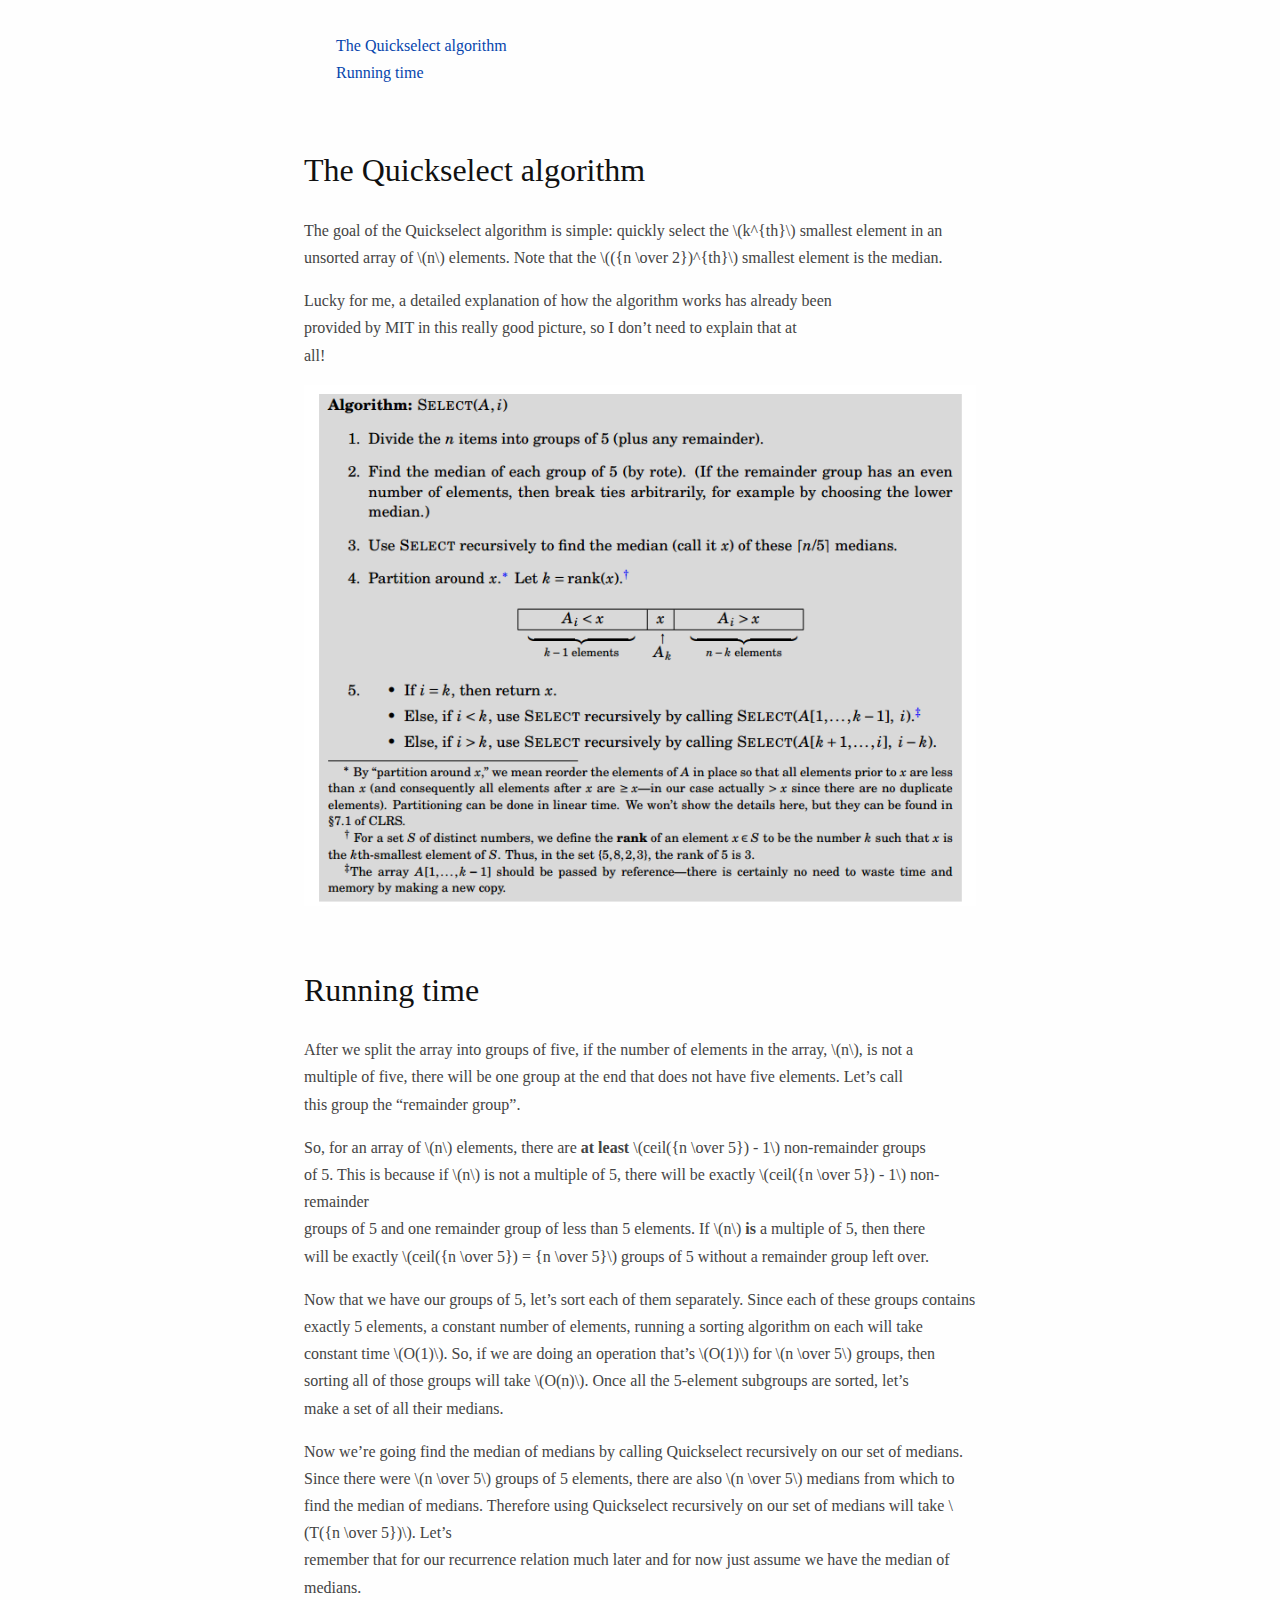
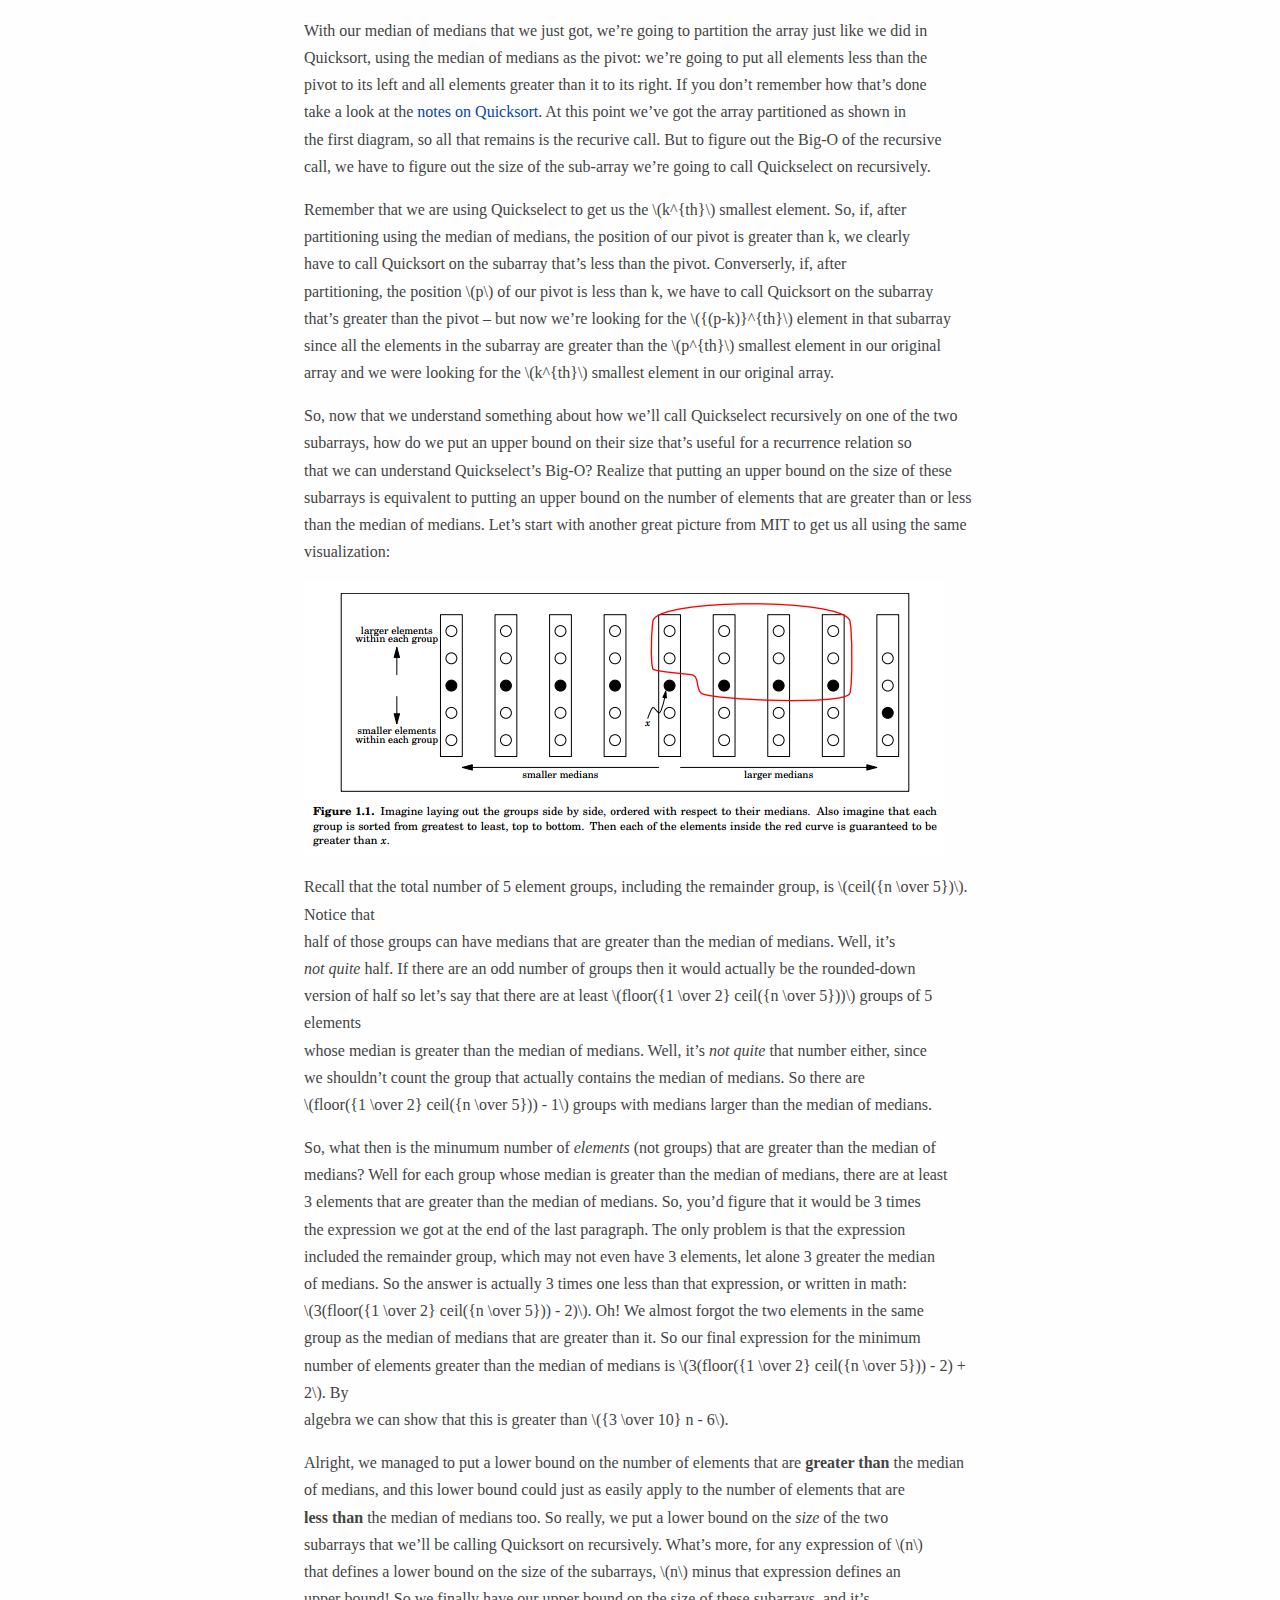
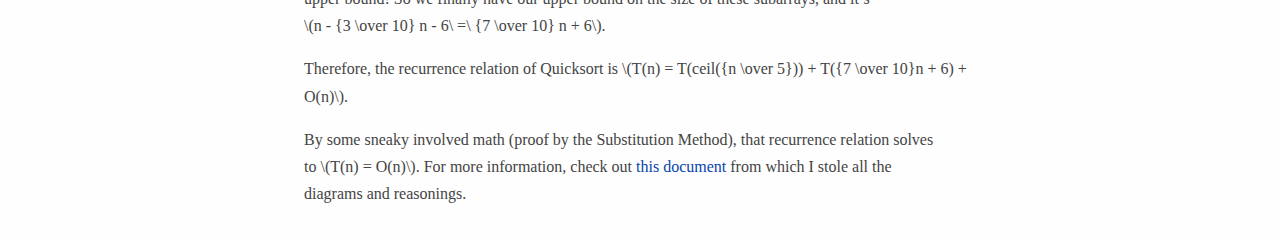
==== divide_conquer/qselect/qselect.html @ bc66d240 "first commit" ====
<!DOCTYPE html PUBLIC "-//W3C//DTD XHTML 1.0 Transitional//EN" "http://www.w3.org/TR/xhtml1/DTD/xhtml1-transitional.dtd">
<html xmlns="http://www.w3.org/1999/xhtml">
<head>
  <meta http-equiv="Content-Type" content="text/html; charset=utf-8" />
  <meta http-equiv="Content-Style-Type" content="text/css" />
  <meta name="generator" content="pandoc" />
  <title></title>
  <style type="text/css">code{white-space: pre;}</style>
  <link rel="stylesheet" href="../../pandoc.css" />
  <script src="http://cdn.mathjax.org/mathjax/latest/MathJax.js?config=TeX-AMS-MML_HTMLorMML" type="text/javascript"></script>
</head>
<body>
<div id="TOC">
<ul>
<li><a href="#the-quickselect-algorithm">The Quickselect algorithm</a></li>
<li><a href="#running-time">Running time</a></li>
</ul>
</div>
<h2 id="the-quickselect-algorithm">The Quickselect algorithm</h2>
<p>The goal of the Quickselect algorithm is simple: quickly select the <span class="math inline">\(k^{th}\)</span> smallest element in an<br />
unsorted array of <span class="math inline">\(n\)</span> elements. Note that the <span class="math inline">\(({n \over 2})^{th}\)</span> smallest element is the median.</p>
<p>Lucky for me, a detailed explanation of how the algorithm works has already been<br />
provided by MIT in this really good picture, so I don’t need to explain that at<br />
all!</p>
<div class="figure">
<img src="quickSelect1.png" />

</div>
<h2 id="running-time">Running time</h2>
<p>After we split the array into groups of five, if the number of elements in the array, <span class="math inline">\(n\)</span>, is not a<br />
multiple of five, there will be one group at the end that does not have five elements. Let’s call<br />
this group the “remainder group”.</p>
<p>So, for an array of <span class="math inline">\(n\)</span> elements, there are <strong>at least</strong> <span class="math inline">\(ceil({n \over 5}) - 1\)</span> non-remainder groups<br />
of 5. This is because if <span class="math inline">\(n\)</span> is not a multiple of 5, there will be exactly <span class="math inline">\(ceil({n \over 5}) - 1\)</span> non-remainder<br />
groups of 5 and one remainder group of less than 5 elements. If <span class="math inline">\(n\)</span> <strong>is</strong> a multiple of 5, then there<br />
will be exactly <span class="math inline">\(ceil({n \over 5}) = {n \over 5}\)</span> groups of 5 without a remainder group left over.</p>
<p>Now that we have our groups of 5, let’s sort each of them separately. Since each of these groups contains<br />
exactly 5 elements, a constant number of elements, running a sorting algorithm on each will take<br />
constant time <span class="math inline">\(O(1)\)</span>. So, if we are doing an operation that’s <span class="math inline">\(O(1)\)</span> for <span class="math inline">\(n \over 5\)</span> groups, then<br />
sorting all of those groups will take <span class="math inline">\(O(n)\)</span>. Once all the 5-element subgroups are sorted, let’s<br />
make a set of all their medians.</p>
<p>Now we’re going find the median of medians by calling Quickselect recursively on our set of medians.<br />
Since there were <span class="math inline">\(n \over 5\)</span> groups of 5 elements, there are also <span class="math inline">\(n \over 5\)</span> medians from which to find the median of medians. Therefore using Quickselect recursively on our set of medians will take <span class="math inline">\(T({n \over 5})\)</span>. Let’s<br />
remember that for our recurrence relation much later and for now just assume we have the median of medians.</p>
<p>With our median of medians that we just got, we’re going to partition the array just like we did in<br />
Quicksort, using the median of medians as the pivot: we’re going to put all elements less than the<br />
pivot to its left and all elements greater than it to its right. If you don’t remember how that’s done<br />
take a look at the <a href="qsort/qsort.html">notes on Quicksort</a>. At this point we’ve got the array partitioned as shown in<br />
the first diagram, so all that remains is the recurive call. But to figure out the Big-O of the recursive<br />
call, we have to figure out the size of the sub-array we’re going to call Quickselect on recursively.</p>
<p>Remember that we are using Quickselect to get us the <span class="math inline">\(k^{th}\)</span> smallest element. So, if, after<br />
partitioning using the median of medians, the position of our pivot is greater than k, we clearly<br />
have to call Quicksort on the subarray that’s less than the pivot. Converserly, if, after<br />
partitioning, the position <span class="math inline">\(p\)</span> of our pivot is less than k, we have to call Quicksort on the subarray<br />
that’s greater than the pivot – but now we’re looking for the <span class="math inline">\({(p-k)}^{th}\)</span> element in that subarray<br />
since all the elements in the subarray are greater than the <span class="math inline">\(p^{th}\)</span> smallest element in our original<br />
array and we were looking for the <span class="math inline">\(k^{th}\)</span> smallest element in our original array.</p>
<p>So, now that we understand something about how we’ll call Quickselect recursively on one of the two<br />
subarrays, how do we put an upper bound on their size that’s useful for a recurrence relation so<br />
that we can understand Quickselect’s Big-O? Realize that putting an upper bound on the size of these<br />
subarrays is equivalent to putting an upper bound on the number of elements that are greater than or less<br />
than the median of medians. Let’s start with another great picture from MIT to get us all using the same<br />
visualization:</p>
<div class="figure">
<img src="quickSelect2.png" />

</div>
<p>Recall that the total number of 5 element groups, including the remainder group, is <span class="math inline">\(ceil({n \over 5})\)</span>. Notice that<br />
half of those groups can have medians that are greater than the median of medians. Well, it’s<br />
<em>not quite</em> half. If there are an odd number of groups then it would actually be the rounded-down<br />
version of half so let’s say that there are at least <span class="math inline">\(floor({1 \over 2} ceil({n \over 5}))\)</span> groups of 5 elements<br />
whose median is greater than the median of medians. Well, it’s <em>not quite</em> that number either, since<br />
we shouldn’t count the group that actually contains the median of medians. So there are<br />
<span class="math inline">\(floor({1 \over 2} ceil({n \over 5})) - 1\)</span> groups with medians larger than the median of medians.</p>
<p>So, what then is the minumum number of <em>elements</em> (not groups) that are greater than the median of<br />
medians? Well for each group whose median is greater than the median of medians, there are at least<br />
3 elements that are greater than the median of medians. So, you’d figure that it would be 3 times<br />
the expression we got at the end of the last paragraph. The only problem is that the expression<br />
included the remainder group, which may not even have 3 elements, let alone 3 greater the median<br />
of medians. So the answer is actually 3 times one less than that expression, or written in math:<br />
<span class="math inline">\(3(floor({1 \over 2} ceil({n \over 5})) - 2)\)</span>. Oh! We almost forgot the two elements in the same<br />
group as the median of medians that are greater than it. So our final expression for the minimum<br />
number of elements greater than the median of medians is <span class="math inline">\(3(floor({1 \over 2} ceil({n \over 5})) - 2) + 2\)</span>. By<br />
algebra we can show that this is greater than <span class="math inline">\({3 \over 10} n - 6\)</span>.</p>
<p>Alright, we managed to put a lower bound on the number of elements that are <strong>greater than</strong> the median<br />
of medians, and this lower bound could just as easily apply to the number of elements that are<br />
<strong>less than</strong> the median of medians too. So really, we put a lower bound on the <em>size</em> of the two<br />
subarrays that we’ll be calling Quicksort on recursively. What’s more, for any expression of <span class="math inline">\(n\)</span><br />
that defines a lower bound on the size of the subarrays, <span class="math inline">\(n\)</span> minus that expression defines an<br />
upper bound! So we finally have our upper bound on the size of these subarrays, and it’s<br />
<span class="math inline">\(n - {3 \over 10} n - 6\ =\ {7 \over 10} n + 6\)</span>.</p>
<p>Therefore, the recurrence relation of Quicksort is <span class="math inline">\(T(n) = T(ceil({n \over 5})) + T({7 \over 10}n + 6) + O(n)\)</span>.</p>
<p>By some sneaky involved math (proof by the Substitution Method), that recurrence relation solves<br />
to <span class="math inline">\(T(n) = O(n)\)</span>. For more information, check out <a href="mit_qselect.pdf">this document</a> from which I stole all the<br />
diagrams and reasonings.</p>
</body>
</html>
---- pandoc.css ----
html {
  font-size: 100%;
  overflow-y: scroll;
  -webkit-text-size-adjust: 100%;
  -ms-text-size-adjust: 100%;
}

body {
  color: #444;
  font-family: Georgia, Palatino, 'Palatino Linotype', Times, 'Times New Roman', serif;
  font-size: 12px;
  line-height: 1.7;
  padding: 1em;
  margin: auto;
  max-width: 42em;
  background: #fefefe;
}

#TOC > ul {
    list-style-type:none;
}

a {
  color: #0645ad;
  text-decoration: none;
}

a:visited {
  color: #0b0080;
}

a:hover {
  color: #06e;
}

a:active {
  color: #faa700;
}

a:focus {
  outline: thin dotted;
}

*::-moz-selection {
  background: rgba(255, 255, 0, 0.3);
  color: #000;
}

*::selection {
  background: rgba(255, 255, 0, 0.3);
  color: #000;
}

a::-moz-selection {
  background: rgba(255, 255, 0, 0.3);
  color: #0645ad;
}

a::selection {
  background: rgba(255, 255, 0, 0.3);
  color: #0645ad;
}

p {
  margin: 1em 0;
}

.caption {
  text-align: center;
  font-style: italic;
}

img {
  max-width: 100%;
}

h1, h2, h3, h4, h5, h6 {
  color: #111;
  line-height: 125%;
  margin-top: 2em;
  font-weight: normal;
}

h4, h5, h6 {
  font-weight: bold;
}

h1 {
  font-size: 2.5em;
}

h2 {
  font-size: 2em;
}

h3 {
  font-size: 1.5em;
}

h4 {
  font-size: 1.2em;
}

h5 {
  font-size: 1em;
}

h6 {
  font-size: 0.9em;
}

blockquote {
  color: #195918;
  margin: 0;
  padding-left: 3em;
  border-left: 0.5em #657A65 solid;
}

blockquote > p {
  font-family: Arial;
}

hr {
  display: block;
  height: 2px;
  border: 0;
  border-top: 1px solid #aaa;
  border-bottom: 1px solid #eee;
  margin: 1em 0;
  padding: 0;
}

pre, code, kbd, samp {
  color: #000;
  font-family: 'courier new', monospace;
  font-size: 0.98em;
}

pre {
  background-color: #D3D3D3;
  border: 1px solid #bebab0;
  white-space: pre;
  white-space: pre-wrap;
  word-wrap: break-word;
}

code {
    padding: 5px;
}

b, strong {
  font-weight: bold;
}

dfn {
  font-style: italic;
}

ins {
  background: #ff9;
  color: #000;
  text-decoration: none;
}

mark {
  background: #ff0;
  color: #000;
  font-style: italic;
  font-weight: bold;
}

sub, sup {
  font-size: 75%;
  line-height: 0;
  position: relative;
  vertical-align: baseline;
}

sup {
  top: -0.5em;
}

sub {
  bottom: -0.25em;
}

ul, ol {
  margin: 1em 0;
  padding: 0 0 0 2em;
}

li p:last-child {
  margin-bottom: 0;
}

ul ul, ol ol {
  margin: .3em 0;
}

dl {
  margin-bottom: 1em;
}

dt {
  font-weight: bold;
  margin-bottom: .8em;
}

dd {
  margin: 0 0 .8em 2em;
}

dd:last-child {
  margin-bottom: 0;
}

img {
  border: 0;
  -ms-interpolation-mode: bicubic;
  vertical-align: middle;
}

figure {
  display: block;
  text-align: center;
  margin: 1em 0;
}

figure img {
  border: none;
  margin: 0 auto;
}

figcaption {
  font-size: 0.8em;
  font-style: italic;
  margin: 0 0 .8em;
}

table {
  margin-bottom: 2em;
  border-bottom: 1px solid #ddd;
  border-right: 1px solid #ddd;
  border-spacing: 0;
  border-collapse: collapse;
}

table th {
  padding: .2em 1em;
  background-color: #eee;
  border-top: 1px solid #ddd;
  border-left: 1px solid #ddd;
}

table td {
  padding: .2em 1em;
  border-top: 1px solid #ddd;
  border-left: 1px solid #ddd;
  vertical-align: top;
}

.author {
  font-size: 1.2em;
  text-align: center;
}

@media only screen and (min-width: 480px) {
  body {
    font-size: 14px;
  }
}
@media only screen and (min-width: 768px) {
  body {
    font-size: 16px;
  }
}
@media print {
  * {
    background: transparent !important;
    color: black !important;
    filter: none !important;
    -ms-filter: none !important;
  }

  body {
    font-size: 12pt;
    max-width: 100%;
  }

  a, a:visited {
    text-decoration: underline;
  }

  hr {
    height: 1px;
    border: 0;
    border-bottom: 1px solid black;
  }

  a[href]:after {
    content: " (" attr(href) ")";
  }

  abbr[title]:after {
    content: " (" attr(title) ")";
  }

  .ir a:after, a[href^="javascript:"]:after, a[href^="#"]:after {
    content: "";
  }

  pre, blockquote {
    border: 1px solid #999;
    padding-right: 1em;
    page-break-inside: avoid;
  }

  tr, img {
    page-break-inside: avoid;
  }

  img {
    max-width: 100% !important;
  }

  @page :left {
    margin: 15mm 20mm 15mm 10mm;
}

  @page :right {
    margin: 15mm 10mm 15mm 20mm;
}

  p, h2, h3 {
    orphans: 3;
    widows: 3;
  }

  h2, h3 {
    page-break-after: avoid;
  }
}
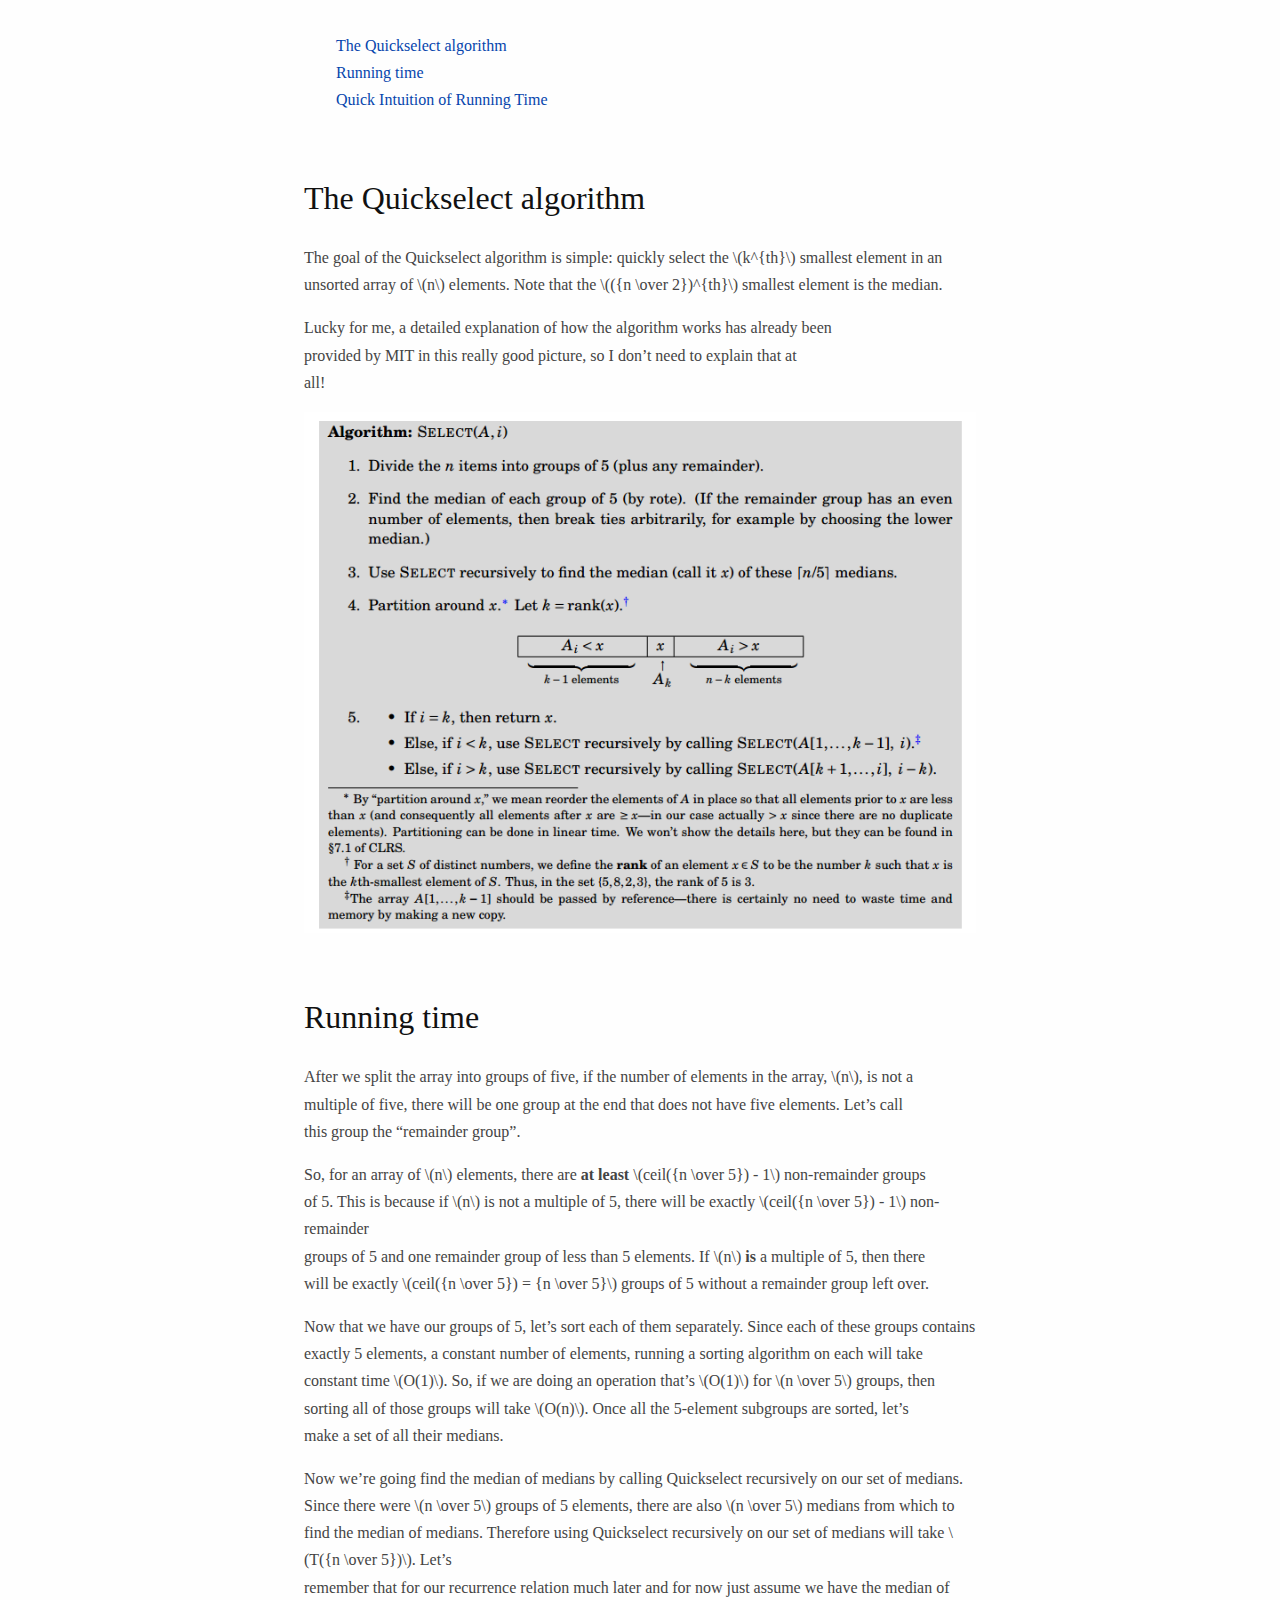
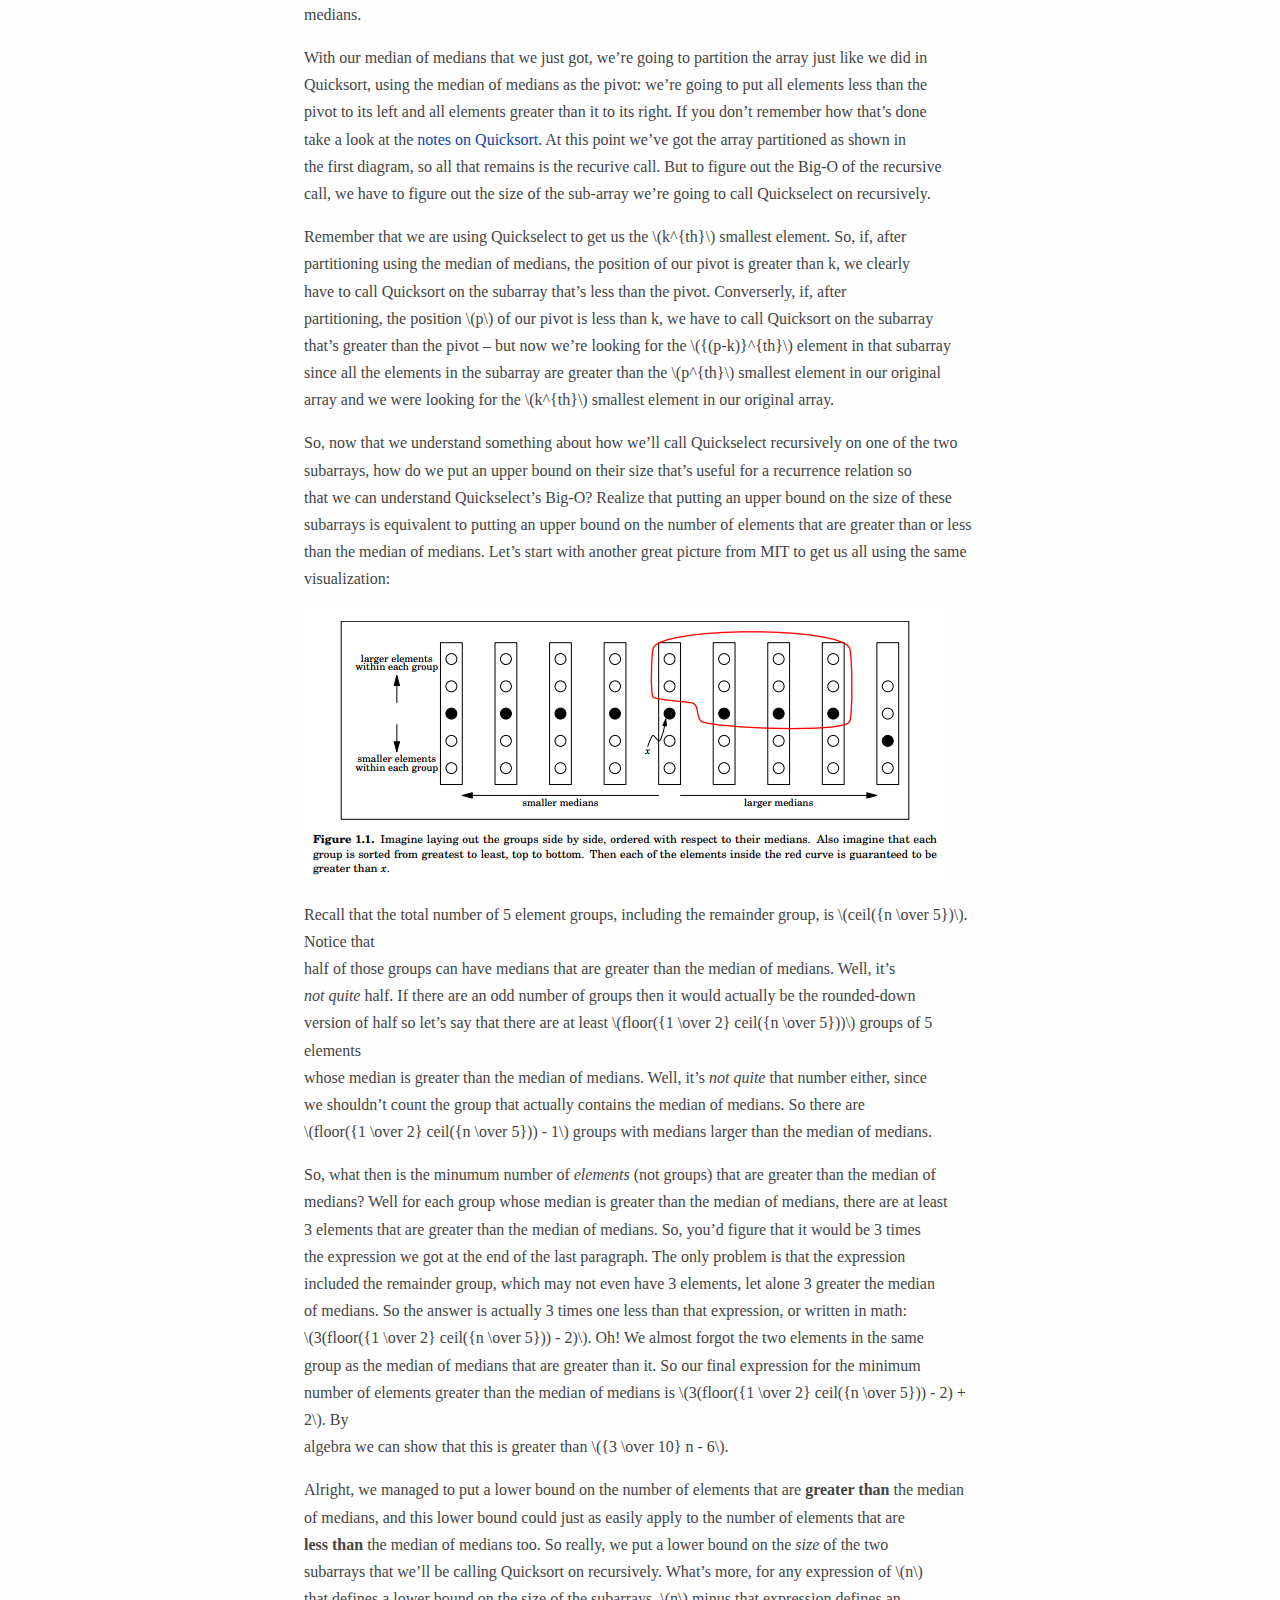
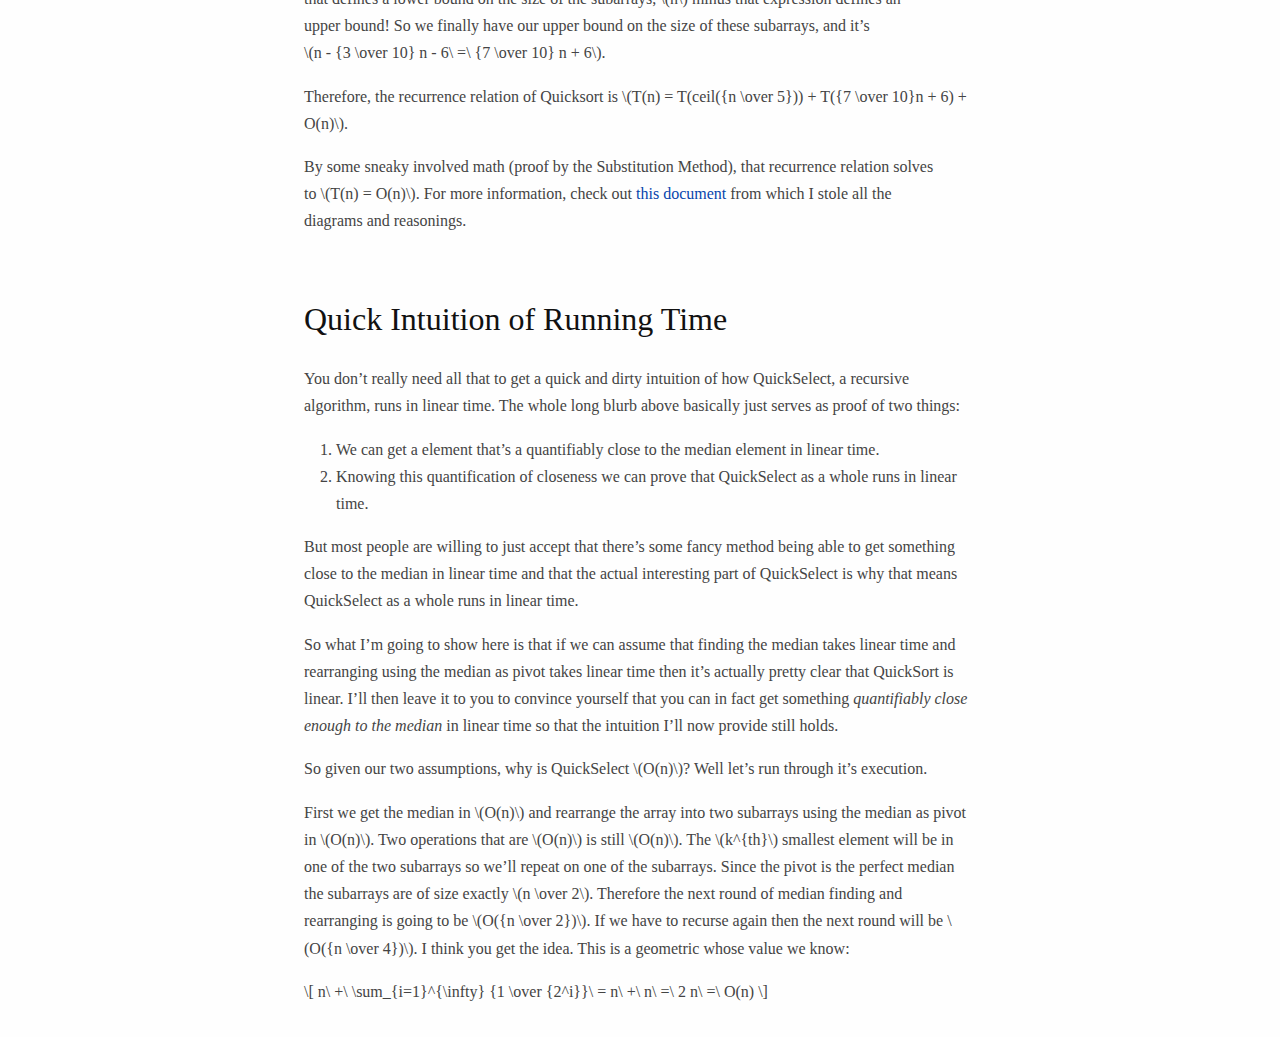
==== commit ab864a42: "fix up qselect and qsort" ====
--- a/divide_conquer/qselect/qselect.html
+++ b/divide_conquer/qselect/qselect.html
@@ -6,14 +6,15 @@
   <meta name="generator" content="pandoc" />
   <title></title>
   <style type="text/css">code{white-space: pre;}</style>
-  <link rel="stylesheet" href="../../pandoc.css" />
-  <script src="http://cdn.mathjax.org/mathjax/latest/MathJax.js?config=TeX-AMS-MML_HTMLorMML" type="text/javascript"></script>
+  <link rel="stylesheet" href="../../pandoc.css" type="text/css" />
+  <script src="https://cdn.mathjax.org/mathjax/latest/MathJax.js?config=TeX-AMS-MML_HTMLorMML" type="text/javascript"></script>
 </head>
 <body>
 <div id="TOC">
 <ul>
 <li><a href="#the-quickselect-algorithm">The Quickselect algorithm</a></li>
 <li><a href="#running-time">Running time</a></li>
+<li><a href="#quick-intuition-of-running-time">Quick Intuition of Running Time</a></li>
 </ul>
 </div>
 <h2 id="the-quickselect-algorithm">The Quickselect algorithm</h2>
@@ -45,7 +46,7 @@
 <p>With our median of medians that we just got, we’re going to partition the array just like we did in<br />
 Quicksort, using the median of medians as the pivot: we’re going to put all elements less than the<br />
 pivot to its left and all elements greater than it to its right. If you don’t remember how that’s done<br />
-take a look at the <a href="qsort/qsort.html">notes on Quicksort</a>. At this point we’ve got the array partitioned as shown in<br />
+take a look at the <a href="../qsort/qsort.html">notes on Quicksort</a>. At this point we’ve got the array partitioned as shown in<br />
 the first diagram, so all that remains is the recurive call. But to figure out the Big-O of the recursive<br />
 call, we have to figure out the size of the sub-array we’re going to call Quickselect on recursively.</p>
 <p>Remember that we are using Quickselect to get us the <span class="math inline">\(k^{th}\)</span> smallest element. So, if, after<br />
@@ -93,5 +94,18 @@
 <p>By some sneaky involved math (proof by the Substitution Method), that recurrence relation solves<br />
 to <span class="math inline">\(T(n) = O(n)\)</span>. For more information, check out <a href="mit_qselect.pdf">this document</a> from which I stole all the<br />
 diagrams and reasonings.</p>
+<h2 id="quick-intuition-of-running-time">Quick Intuition of Running Time</h2>
+<p>You don’t really need all that to get a quick and dirty intuition of how QuickSelect, a recursive algorithm, runs in linear time. The whole long blurb above basically just serves as proof of two things:</p>
+<ol style="list-style-type: decimal">
+<li>We can get a element that’s a quantifiably close to the median element in linear time.</li>
+<li>Knowing this quantification of closeness we can prove that QuickSelect as a whole runs in linear time.</li>
+</ol>
+<p>But most people are willing to just accept that there’s some fancy method being able to get something close to the median in linear time and that the actual interesting part of QuickSelect is why that means QuickSelect as a whole runs in linear time.</p>
+<p>So what I’m going to show here is that if we can assume that finding the median takes linear time and rearranging using the median as pivot takes linear time then it’s actually pretty clear that QuickSort is linear. I’ll then leave it to you to convince yourself that you can in fact get something <em>quantifiably close enough to the median</em> in linear time so that the intuition I’ll now provide still holds.</p>
+<p>So given our two assumptions, why is QuickSelect <span class="math inline">\(O(n)\)</span>? Well let’s run through it’s execution.</p>
+<p>First we get the median in <span class="math inline">\(O(n)\)</span> and rearrange the array into two subarrays using the median as pivot in <span class="math inline">\(O(n)\)</span>. Two operations that are <span class="math inline">\(O(n)\)</span> is still <span class="math inline">\(O(n)\)</span>. The <span class="math inline">\(k^{th}\)</span> smallest element will be in one of the two subarrays so we’ll repeat on one of the subarrays. Since the pivot is the perfect median the subarrays are of size exactly <span class="math inline">\(n \over 2\)</span>. Therefore the next round of median finding and rearranging is going to be <span class="math inline">\(O({n \over 2})\)</span>. If we have to recurse again then the next round will be <span class="math inline">\(O({n \over 4})\)</span>. I think you get the idea. This is a geometric whose value we know:</p>
+<p><span class="math display">\[
+n\ +\ \sum_{i=1}^{\infty} {1 \over {2^i}}\ = n\ +\ n\ =\ 2 n\ =\ O(n)
+\]</span></p>
 </body>
 </html>
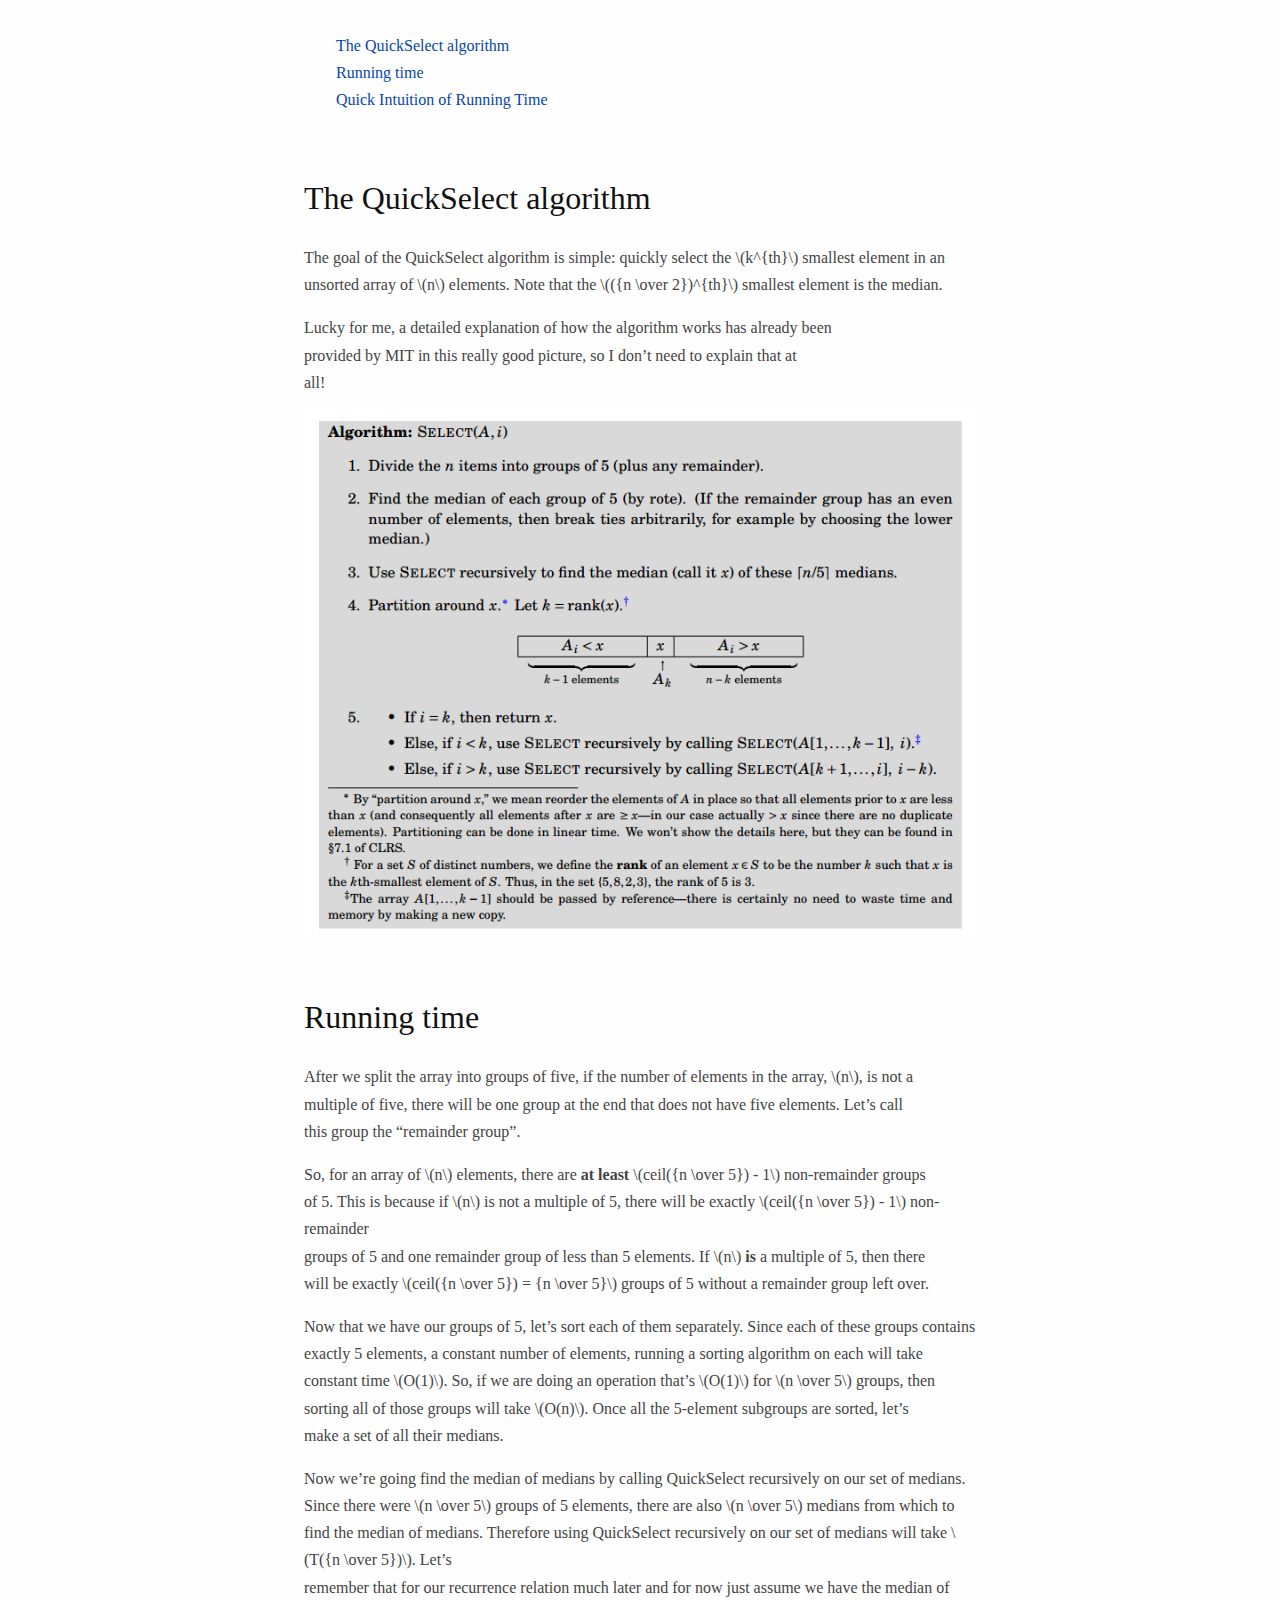
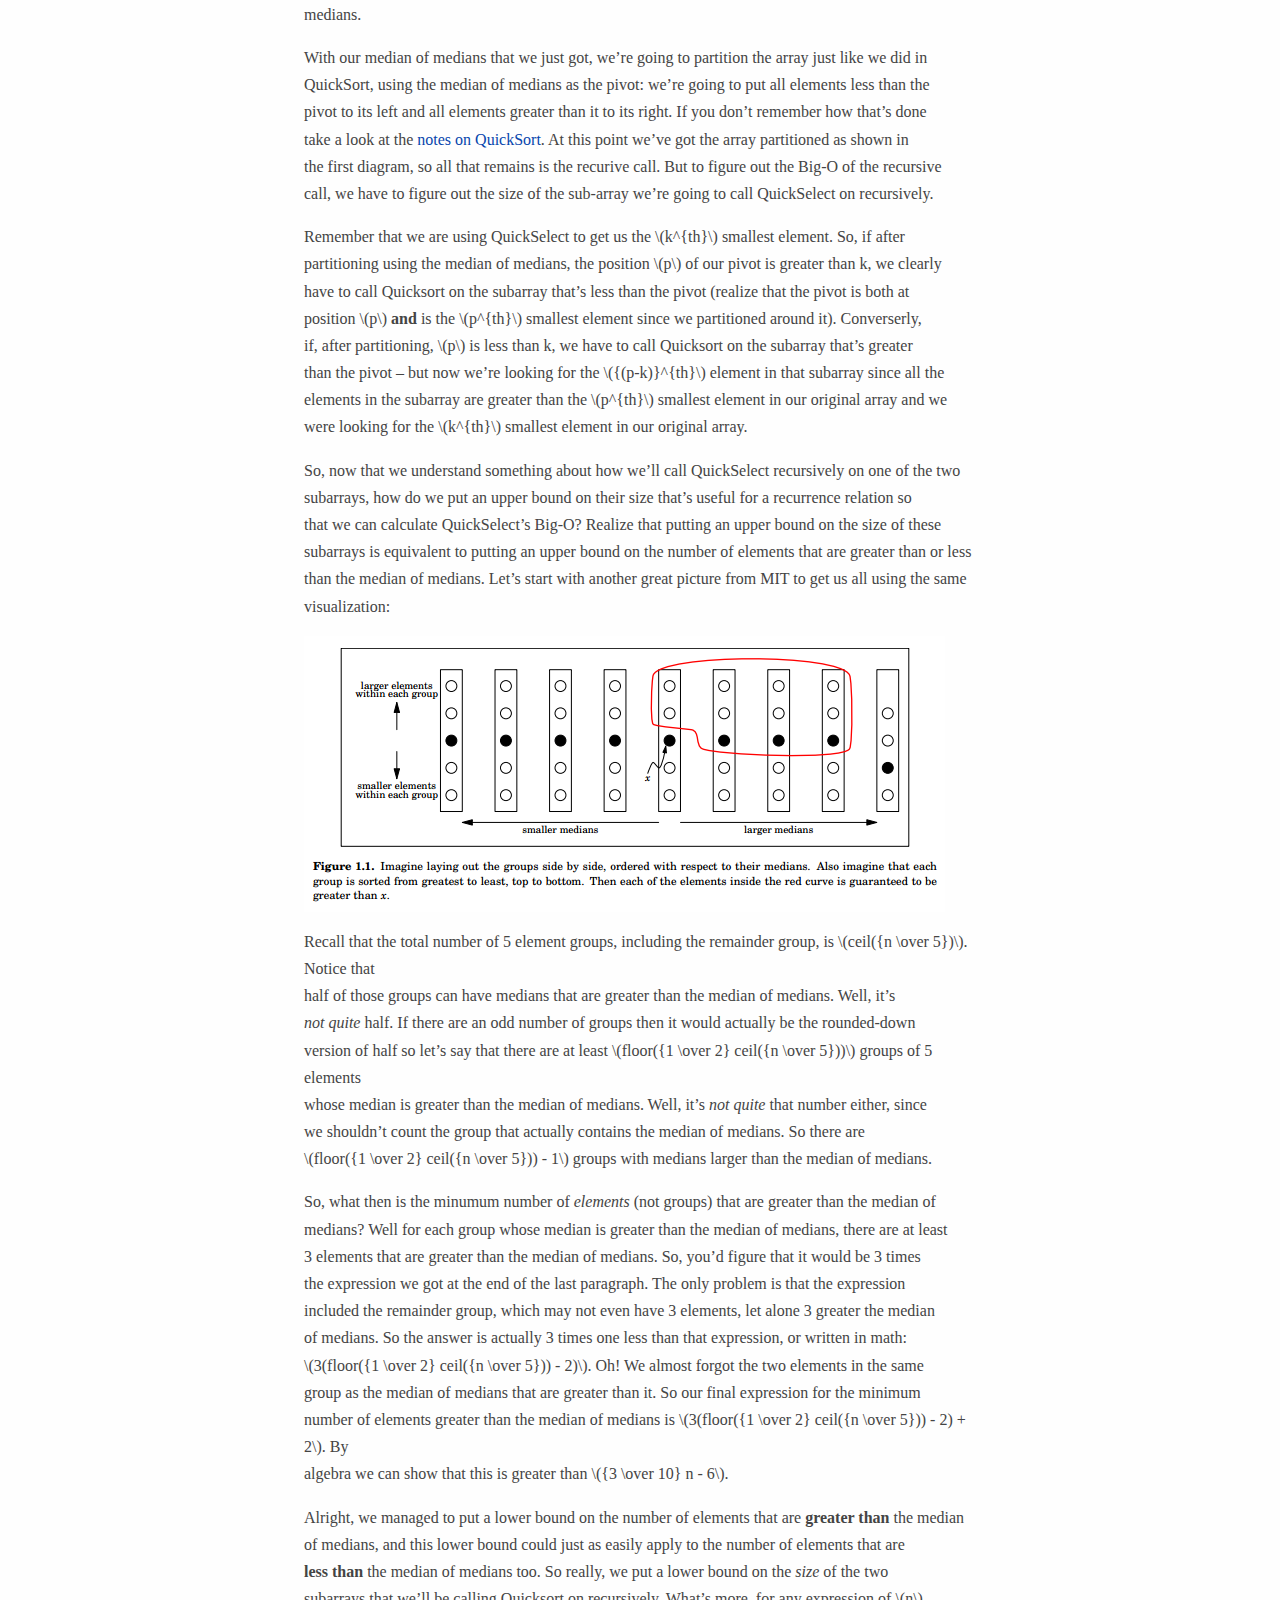
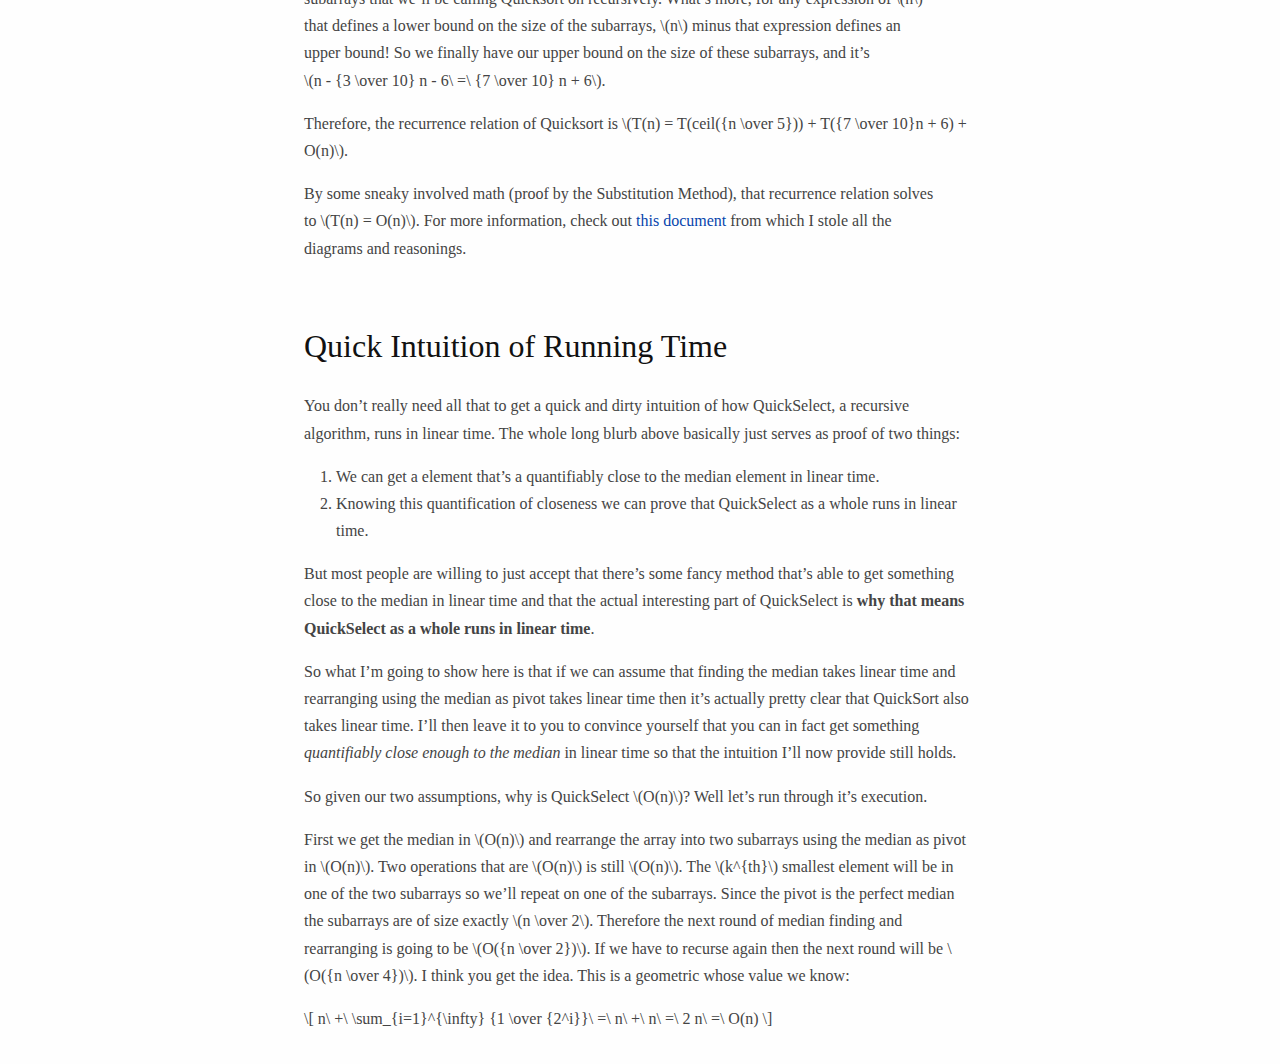
==== commit 2f787423: "clean up qsort and qselect" ====
--- a/divide_conquer/qselect/qselect.html
+++ b/divide_conquer/qselect/qselect.html
@@ -12,13 +12,13 @@
 <body>
 <div id="TOC">
 <ul>
-<li><a href="#the-quickselect-algorithm">The Quickselect algorithm</a></li>
+<li><a href="#the-quickselect-algorithm">The QuickSelect algorithm</a></li>
 <li><a href="#running-time">Running time</a></li>
 <li><a href="#quick-intuition-of-running-time">Quick Intuition of Running Time</a></li>
 </ul>
 </div>
-<h2 id="the-quickselect-algorithm">The Quickselect algorithm</h2>
-<p>The goal of the Quickselect algorithm is simple: quickly select the <span class="math inline">\(k^{th}\)</span> smallest element in an<br />
+<h2 id="the-quickselect-algorithm">The QuickSelect algorithm</h2>
+<p>The goal of the QuickSelect algorithm is simple: quickly select the <span class="math inline">\(k^{th}\)</span> smallest element in an<br />
 unsorted array of <span class="math inline">\(n\)</span> elements. Note that the <span class="math inline">\(({n \over 2})^{th}\)</span> smallest element is the median.</p>
 <p>Lucky for me, a detailed explanation of how the algorithm works has already been<br />
 provided by MIT in this really good picture, so I don’t need to explain that at<br />
@@ -40,25 +40,26 @@
 constant time <span class="math inline">\(O(1)\)</span>. So, if we are doing an operation that’s <span class="math inline">\(O(1)\)</span> for <span class="math inline">\(n \over 5\)</span> groups, then<br />
 sorting all of those groups will take <span class="math inline">\(O(n)\)</span>. Once all the 5-element subgroups are sorted, let’s<br />
 make a set of all their medians.</p>
-<p>Now we’re going find the median of medians by calling Quickselect recursively on our set of medians.<br />
-Since there were <span class="math inline">\(n \over 5\)</span> groups of 5 elements, there are also <span class="math inline">\(n \over 5\)</span> medians from which to find the median of medians. Therefore using Quickselect recursively on our set of medians will take <span class="math inline">\(T({n \over 5})\)</span>. Let’s<br />
+<p>Now we’re going find the median of medians by calling QuickSelect recursively on our set of medians.<br />
+Since there were <span class="math inline">\(n \over 5\)</span> groups of 5 elements, there are also <span class="math inline">\(n \over 5\)</span> medians from which to find the median of medians. Therefore using QuickSelect recursively on our set of medians will take <span class="math inline">\(T({n \over 5})\)</span>. Let’s<br />
 remember that for our recurrence relation much later and for now just assume we have the median of medians.</p>
 <p>With our median of medians that we just got, we’re going to partition the array just like we did in<br />
-Quicksort, using the median of medians as the pivot: we’re going to put all elements less than the<br />
+QuickSort, using the median of medians as the pivot: we’re going to put all elements less than the<br />
 pivot to its left and all elements greater than it to its right. If you don’t remember how that’s done<br />
-take a look at the <a href="../qsort/qsort.html">notes on Quicksort</a>. At this point we’ve got the array partitioned as shown in<br />
+take a look at the <a href="../qsort/qsort.html">notes on QuickSort</a>. At this point we’ve got the array partitioned as shown in<br />
 the first diagram, so all that remains is the recurive call. But to figure out the Big-O of the recursive<br />
-call, we have to figure out the size of the sub-array we’re going to call Quickselect on recursively.</p>
-<p>Remember that we are using Quickselect to get us the <span class="math inline">\(k^{th}\)</span> smallest element. So, if, after<br />
-partitioning using the median of medians, the position of our pivot is greater than k, we clearly<br />
-have to call Quicksort on the subarray that’s less than the pivot. Converserly, if, after<br />
-partitioning, the position <span class="math inline">\(p\)</span> of our pivot is less than k, we have to call Quicksort on the subarray<br />
-that’s greater than the pivot – but now we’re looking for the <span class="math inline">\({(p-k)}^{th}\)</span> element in that subarray<br />
-since all the elements in the subarray are greater than the <span class="math inline">\(p^{th}\)</span> smallest element in our original<br />
-array and we were looking for the <span class="math inline">\(k^{th}\)</span> smallest element in our original array.</p>
-<p>So, now that we understand something about how we’ll call Quickselect recursively on one of the two<br />
+call, we have to figure out the size of the sub-array we’re going to call QuickSelect on recursively.</p>
+<p>Remember that we are using QuickSelect to get us the <span class="math inline">\(k^{th}\)</span> smallest element. So, if after<br />
+partitioning using the median of medians, the position <span class="math inline">\(p\)</span> of our pivot is greater than k, we clearly<br />
+have to call Quicksort on the subarray that’s less than the pivot (realize that the pivot is both at<br />
+position <span class="math inline">\(p\)</span> <strong>and</strong> is the <span class="math inline">\(p^{th}\)</span> smallest element since we partitioned around it). Converserly,<br />
+if, after partitioning, <span class="math inline">\(p\)</span> is less than k, we have to call Quicksort on the subarray that’s greater<br />
+than the pivot – but now we’re looking for the <span class="math inline">\({(p-k)}^{th}\)</span> element in that subarray since all the<br />
+elements in the subarray are greater than the <span class="math inline">\(p^{th}\)</span> smallest element in our original array and we<br />
+were looking for the <span class="math inline">\(k^{th}\)</span> smallest element in our original array.</p>
+<p>So, now that we understand something about how we’ll call QuickSelect recursively on one of the two<br />
 subarrays, how do we put an upper bound on their size that’s useful for a recurrence relation so<br />
-that we can understand Quickselect’s Big-O? Realize that putting an upper bound on the size of these<br />
+that we can calculate QuickSelect’s Big-O? Realize that putting an upper bound on the size of these<br />
 subarrays is equivalent to putting an upper bound on the number of elements that are greater than or less<br />
 than the median of medians. Let’s start with another great picture from MIT to get us all using the same<br />
 visualization:</p>
@@ -100,12 +101,12 @@
 <li>We can get a element that’s a quantifiably close to the median element in linear time.</li>
 <li>Knowing this quantification of closeness we can prove that QuickSelect as a whole runs in linear time.</li>
 </ol>
-<p>But most people are willing to just accept that there’s some fancy method being able to get something close to the median in linear time and that the actual interesting part of QuickSelect is why that means QuickSelect as a whole runs in linear time.</p>
-<p>So what I’m going to show here is that if we can assume that finding the median takes linear time and rearranging using the median as pivot takes linear time then it’s actually pretty clear that QuickSort is linear. I’ll then leave it to you to convince yourself that you can in fact get something <em>quantifiably close enough to the median</em> in linear time so that the intuition I’ll now provide still holds.</p>
+<p>But most people are willing to just accept that there’s some fancy method that’s able to get something close to the median in linear time and that the actual interesting part of QuickSelect is <strong>why that means QuickSelect as a whole runs in linear time</strong>.</p>
+<p>So what I’m going to show here is that if we can assume that finding the median takes linear time and rearranging using the median as pivot takes linear time then it’s actually pretty clear that QuickSort also takes linear time. I’ll then leave it to you to convince yourself that you can in fact get something <em>quantifiably close enough to the median</em> in linear time so that the intuition I’ll now provide still holds.</p>
 <p>So given our two assumptions, why is QuickSelect <span class="math inline">\(O(n)\)</span>? Well let’s run through it’s execution.</p>
 <p>First we get the median in <span class="math inline">\(O(n)\)</span> and rearrange the array into two subarrays using the median as pivot in <span class="math inline">\(O(n)\)</span>. Two operations that are <span class="math inline">\(O(n)\)</span> is still <span class="math inline">\(O(n)\)</span>. The <span class="math inline">\(k^{th}\)</span> smallest element will be in one of the two subarrays so we’ll repeat on one of the subarrays. Since the pivot is the perfect median the subarrays are of size exactly <span class="math inline">\(n \over 2\)</span>. Therefore the next round of median finding and rearranging is going to be <span class="math inline">\(O({n \over 2})\)</span>. If we have to recurse again then the next round will be <span class="math inline">\(O({n \over 4})\)</span>. I think you get the idea. This is a geometric whose value we know:</p>
 <p><span class="math display">\[
-n\ +\ \sum_{i=1}^{\infty} {1 \over {2^i}}\ = n\ +\ n\ =\ 2 n\ =\ O(n)
+n\ +\ \sum_{i=1}^{\infty} {1 \over {2^i}}\ =\ n\ +\ n\ =\ 2 n\ =\ O(n)
 \]</span></p>
 </body>
 </html>
